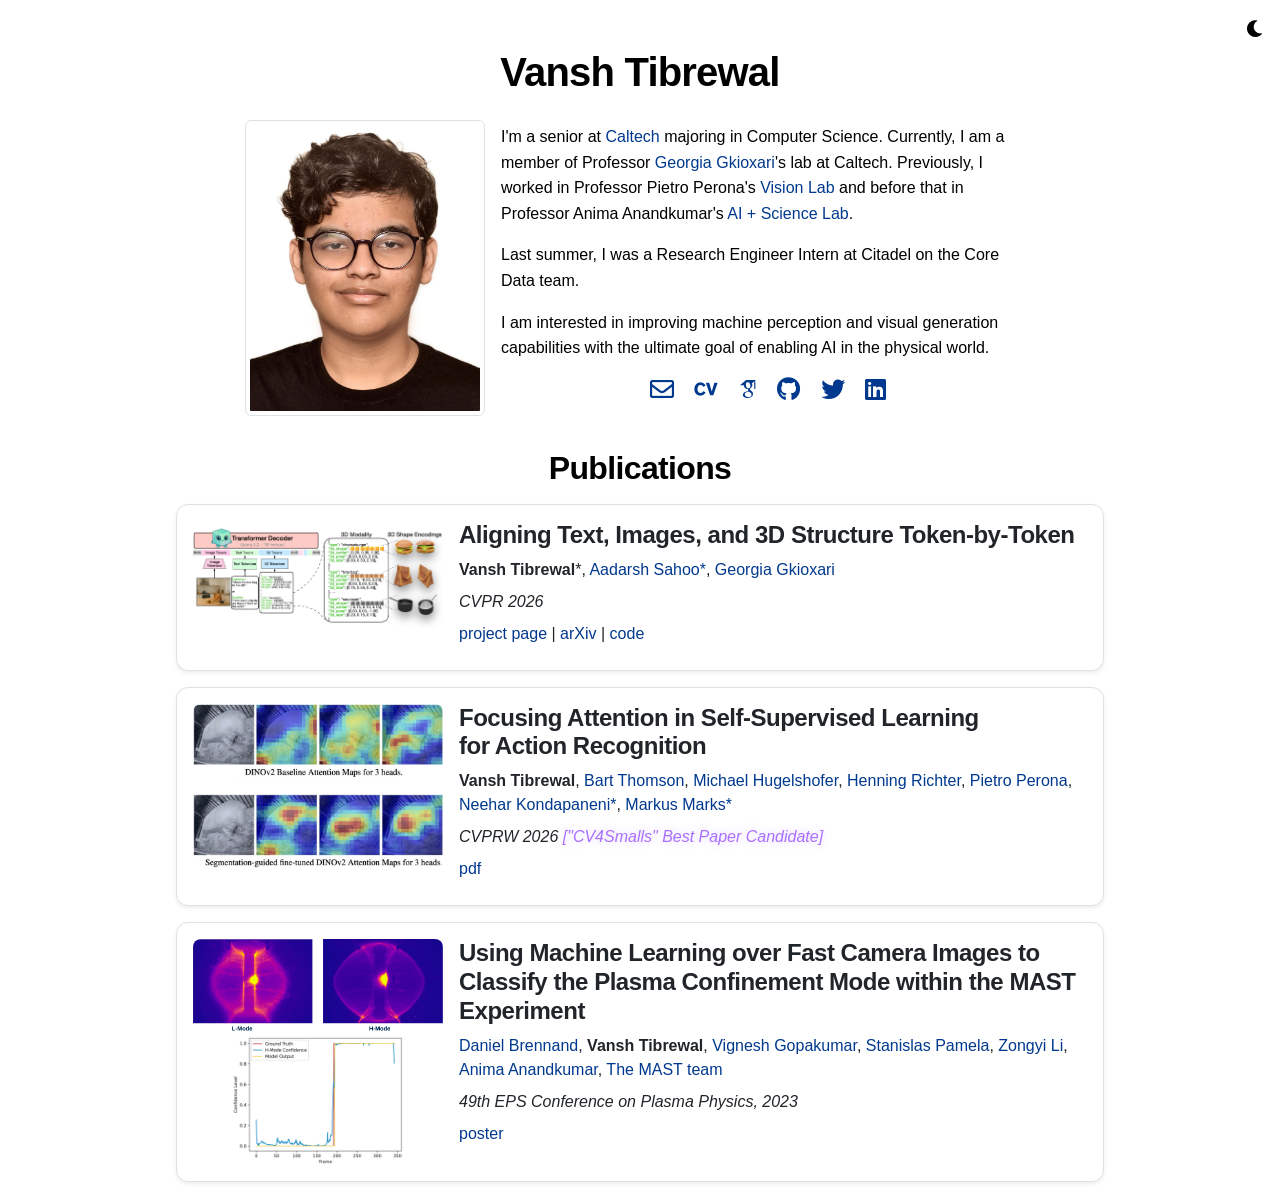
==== index.html @ 53ffd860 "New website template" ====
<!doctype html>
<html lang="en">

<head>
    <!-- Required meta tags -->
    <meta charset="utf-8">
    <meta name="viewport" content="width=device-width, initial-scale=1">
    <!-- Bootstrap CSS -->
    <link href="https://cdn.jsdelivr.net/npm/bootstrap@5.0.0-beta1/dist/css/bootstrap.min.css" rel="stylesheet"
        integrity="sha384-giJF6kkoqNQ00vy+HMDP7azOuL0xtbfIcaT9wjKHr8RbDVddVHyTfAAsrekwKmP1" crossorigin="anonymous">

    <link href="academicons.min.css" rel="stylesheet">
    <link href="all.min.css" rel="stylesheet">
    <link href="style.css" rel="stylesheet">
    <meta name="author" content="Vansh Tibrewal">
    <title>Vansh Tibrewal</title>
    <script>
        // Check for saved theme preference
        function setTheme(theme) {
            document.documentElement.setAttribute('data-theme', theme);
            localStorage.setItem('theme', theme);
        }

        // Initialize theme
        function initTheme() {
            const savedTheme = localStorage.getItem('theme') || 'light';
            setTheme(savedTheme);
        }

        // Toggle theme
        function toggleTheme() {
            const currentTheme = document.documentElement.getAttribute('data-theme');
            const newTheme = currentTheme === 'dark' ? 'light' : 'dark';
            setTheme(newTheme);
        }

        // Initialize theme on page load
        document.addEventListener('DOMContentLoaded', initTheme);
    </script>
</head>

<body>
    <div class="theme-toggle-container">
        <button class="theme-toggle" onclick="toggleTheme()">
            <i class="fas fa-moon"></i>
        </button>
    </div>
    <div class="intro px-3 py-3 pt-md-5 pb-0 mx-auto">
        <h1 class="display-6 text-center name">Vansh Tibrewal</h1>
        <div class="d-flex flex-wrap bd-highlight mb-3 my-3 justify-content-center">
            <div class="p-2 order-1 bd-highlight"><img class="img-thumbnail" src="images/prof_pic.jpg" alt="" width="240px">
            </div><div class="intro-text order-2 p-2 my-1 bd-highlight text-left">
                <p>I'm a senior at <a href="https://www.cms.caltech.edu/">Caltech</a> majoring in Computer Science. Currently, I am a member of Professor <a href="https://georgiagkioxari.com/">Georgia Gkioxari</a>'s lab at Caltech. Previously, I worked in Professor Pietro Perona's <a href="https://www.vision.caltech.edu/">Vision Lab</a> and before that in Professor Anima Anandkumar's <a href="https://tensorlab.cms.caltech.edu/users/anima/">AI + Science Lab</a>.
                </p>
                <p>Last summer, I was a Research Engineer Intern at Citadel on the Core Data team.
                </p>
                <p>I am interested in improving machine perception and visual generation capabilities with the ultimate goal of enabling AI in the physical world.
                </p>
                <p class="text-center social-icons"><a target="_blank" href="mailto:vtibrewa@caltech.edu"><i
                            class="far fa-envelope"></i></a> <a
                        target="_blank" href="data/Vansh_Tibrewal_CV.pdf"><i
                            class="ai ai-cv"></i></a> <a
                        target="_blank" href="https://scholar.google.com/citations?hl=en&user=y_NpJZYAAAAJ&view_op=list_works&sortby=pubdate"><i
                            class="ai ai-google-scholar"></i></a> <a target="_blank"
                        href="https://github.com/vanshtibrewal"><i class="fab fa-github"></i></a> <a target="_blank"
                        href="https://x.com/vanshtibrewal"><i class="fab fa-twitter"></i></a> <a target="_blank"
                        href="https://www.linkedin.com/in/vanshtibrewal"><i
                            class="fab fa-linkedin"></i></a>
                </p>
            </div>
        </div>
    </div>

    <script>
        // Handle floating header on mobile
        function handleFloatingHeader() {
            const header = document.querySelector('.intro h1');
            const socialIcons = document.querySelector('.social-icons');
            const introSection = document.querySelector('.intro');
            
            // Only proceed if we're on mobile
            if (window.innerWidth <= 768) {
                const observer = new IntersectionObserver((entries) => {
                    entries.forEach(entry => {
                        if (!entry.isIntersecting) {
                            // Create floating header if it doesn't exist
                            if (!document.querySelector('.floating-header')) {
                                const floatingHeader = document.createElement('div');
                                floatingHeader.className = 'floating-header';
                                floatingHeader.innerHTML = `
                                    <h1>Vansh Tibrewal</h1>
                                    <div class="social-icons">
                                        <a target="_blank" href="mailto:vtibrewa@caltech.edu"><i class="far fa-envelope"></i></a>
                                        <a target="_blank" href="data/Vansh_Tibrewal_CV.pdf"><i class="ai ai-cv"></i></a>
                                        <a target="_blank" href="https://scholar.google.com/citations?hl=en&user=y_NpJZYAAAAJ&view_op=list_works&sortby=pubdate"><i class="ai ai-google-scholar"></i></a>
                                        <a target="_blank" href="https://github.com/vanshtibrewal"><i class="fab fa-github"></i></a>
                                        <a target="_blank" href="https://x.com/vanshtibrewal"><i class="fab fa-twitter"></i></a>
                                        <a target="_blank" href="https://www.linkedin.com/in/vanshtibrewal"><i class="fab fa-linkedin"></i></a>
                                    </div>
                                `;
                                document.body.appendChild(floatingHeader);
                                document.body.classList.add('floating-header-active');
                            }
                        } else {
                            // Remove floating header if it exists
                            const floatingHeader = document.querySelector('.floating-header');
                            if (floatingHeader) {
                                floatingHeader.remove();
                                document.body.classList.remove('floating-header-active');
                            }
                        }
                    });
                }, { threshold: 0 });
                
                observer.observe(introSection);
            } else {
                // Always remove floating header on desktop
                const floatingHeader = document.querySelector('.floating-header');
                if (floatingHeader) {
                    floatingHeader.remove();
                    document.body.classList.remove('floating-header-active');
                }
            }
        }

        // Initialize theme and floating header
        document.addEventListener('DOMContentLoaded', () => {
            initTheme();
            handleFloatingHeader();
        });

        // Update floating header on resize
        window.addEventListener('resize', handleFloatingHeader);
    </script>

    <div class="container">
        <!-- <a name="news"></a>
        <h2 class="display-7 mb-1 text-center">News</h2>
        <ul class="news-list mb-4">
            <li><span class="news-date">[Feb. 2026]</span> Our paper on <a href="https://glab-caltech.github.io/kyvo/">aligning text, images, and 3D structure</a> was accepted to CVPR 2026!</li>
            <li><span class="news-date">[Jun. 2025]</span> <a href="https://drive.google.com/file/d/14ZfaluJYvSNWDmgthDafj4LL4wS0N8cm/view?usp=sharing">Focus of Attention</a> nominated for Best Paper at CV4Smalls Workshop, CVPR 2026.</li>
            <li><span class="news-date">[Summer 2024]</span> Research Engineer Intern at Citadel on the Core Data team.</li>
            <li><span class="news-date">[Sep. 2022]</span> Started at <a href="https://www.cms.caltech.edu/">Caltech</a> majoring in Computer Science.</li>
        </ul> -->

        <a name="publications"></a>
        <h2 class="display-7 mt-0 mb-3 text-center">Publications</h2>
        <div class="card-deck mb-3">
            <div class="card mb-2 shadow-sm">
                <div class="card-body p-2 d-flex flex-wrap">
                    <div class="teaser order-1 p-2 bd-highlight">
                        <a target="_blank" href="https://glab-caltech.github.io/kyvo/">
                            <img src="images/kyvo.png" alt="" width="100%">
                        </a>
                    </div>
                    <div class="p-2 order-2 bd-highlight paper">
                        <h4 class="my-0 mb-2 font-weight-normal">Aligning Text, Images, and 3D Structure Token-by-Token</h4>
                        <ul class="list-unstyled mb-0">
                            <li><b>Vansh Tibrewal</b>*, <a href="https://aadsah.github.io/">Aadarsh Sahoo*</a>, <a href="https://georgiagkioxari.com/">Georgia Gkioxari</a></li>
                            <li><i>CVPR 2026</i></li>
                            <li class="mt-2"><a target="_blank" href="https://glab-caltech.github.io/kyvo/">project page</a> | <a target="_blank" href="https://arxiv.org/abs/2506.08002">arXiv</a> | <a target="_blank" href="https://github.com/AadSah/kyvo">code</a></li>
                        </ul>
                    </div>
                </div>
            </div>
        </div>
        <div class="card-deck mb-3">
            <div class="card mb-2 shadow-sm">
                <div class="card-body p-2 d-flex flex-wrap">
                    <div class="teaser order-1 p-2 bd-highlight">
                        <a target="_blank" href="https://drive.google.com/file/d/1P_71DB4mql_JIDWQ0yEd93ZhnTP8Sv0f/view?usp=sharing">
                            <img src="images/focus.png" alt="" width="100%">
                        </a>
                    </div>
                    <div class="p-2 order-2 bd-highlight paper">
                        <h4 class="my-0 mb-2 font-weight-normal">Focusing Attention in Self-Supervised Learning <br>for Action Recognition</h4>
                        <ul class="list-unstyled mb-0">
                            <li><b>Vansh Tibrewal</b>, <a href="https://scholar.google.com/citations?user=KxfKqWkAAAAJ&hl=nl">Bart Thomson</a>, <a href="https://orcid.org/0000-0002-3057-0472">Michael Hugelshofer</a>, <a href="https://orcid.org/0000-0003-3696-6993">Henning Richter</a>, <a href="https://www.vision.caltech.edu/">Pietro Perona</a>, <a href="https://nkondapa.github.io/">Neehar Kondapaneni*</a>, <a href="https://damaggu.github.io/">Markus Marks*</a></li>
                            <li><i>CVPRW 2026 <span class="achievement">["CV4Smalls" Best Paper Candidate]</span></i></li>
                            <!-- <li><i>CV4Animals Workshop at CVPR 2025</i></li> -->
                            <li class="mt-2"><a target="_blank" href="https://drive.google.com/file/d/1P_71DB4mql_JIDWQ0yEd93ZhnTP8Sv0f/view?usp=sharing">pdf</a></li>
                        </ul>
                    </div>
                </div>
            </div>
        </div>
        <div class="card-deck mb-3">
            <div class="card mb-2 shadow-sm">
                <div class="card-body p-2 d-flex flex-wrap">
                    <div class="teaser order-1 p-2 bd-highlight">
                        <a target="_blank" href="data/plasma_poster.pdf">
                            <img src="images/plasma.png" alt="" width="100%">
                        </a>
                        <a target="_blank" href="data/plasma_poster.pdf" style="display:block;text-align:center;">
                            <img src="images/plasma_2.png" alt="" width="70%" style="margin-top:4px;">
                        </a>
                    </div>
                    <div class="p-2 order-2 bd-highlight paper">
                        <h4 class="my-0 mb-2 font-weight-normal">Using Machine Learning over Fast Camera Images to Classify the Plasma Confinement Mode within the MAST Experiment</h4>
                        <ul class="list-unstyled mb-0">
                            <li><a href="https://www.researchgate.net/profile/Damian-Brennan">Daniel Brennand</a>, <b>Vansh Tibrewal</b>, <a href="https://vignesh-gopakumar.com/">Vignesh Gopakumar</a>, <a href="https://scholar.google.com/citations?user=s_OeaWQAAAAJ&hl=en">Stanislas Pamela</a>, <a href="https://zongyi-li.github.io/">Zongyi Li</a>, <a href="https://tensorlab.cms.caltech.edu/users/anima/">Anima Anandkumar</a>, <a href="https://www.ukaea.org/work/mast-upgrade/">The MAST team</a></li>
                            <li><i>49th EPS Conference on Plasma Physics, 2023</i></li>
                            <li class="mt-2"><a target="_blank" href="data/plasma_poster.pdf">poster</a></li>
                        </ul>
                    </div>
                </div>
            </div>
        </div>
    </div>
</body>

</html>
---- academicons.min.css ----
@font-face{font-family:'Academicons';font-style:normal;font-weight:400;font-display:block;src:url(fonts/academicons.eot);src:url(fonts/academicons.eot) format('embedded-opentype'),url(fonts/academicons.ttf) format('truetype'),url(fonts/academicons.woff) format('woff'),url(fonts/academicons.svg) format('svg')}.ai{font-family:'Academicons';font-weight:400;-moz-osx-font-smoothing:grayscale;-webkit-font-smoothing:antialiased;display:inline-block;font-style:normal;font-variant:normal;text-rendering:auto;line-height:1}.ai-academia:before{content:"\e9af"}.ai-academia-square:before{content:"\e93d"}.ai-acclaim:before{content:"\e92e"}.ai-acclaim-square:before{content:"\e93a"}.ai-acm:before{content:"\e93c"}.ai-acm-square:before{content:"\e95d"}.ai-acmdl:before{content:"\e96a"}.ai-acmdl-square:before{content:"\e9d3"}.ai-ads:before{content:"\e9cb"}.ai-ads-square:before{content:"\e94a"}.ai-africarxiv:before{content:"\e91b"}.ai-africarxiv-square:before{content:"\e90b"}.ai-arxiv:before{content:"\e974"}.ai-arxiv-square:before{content:"\e9a6"}.ai-biorxiv:before{content:"\e9a2"}.ai-biorxiv-square:before{content:"\e98b"}.ai-ceur:before{content:"\e96d"}.ai-ceur-square:before{content:"\e92f"}.ai-ciencia-vitae:before{content:"\e912"}.ai-ciencia-vitae-square:before{content:"\e913"}.ai-closed-access:before{content:"\e942"}.ai-closed-access-square:before{content:"\e943"}.ai-conversation:before{content:"\e94c"}.ai-conversation-square:before{content:"\e915"}.ai-coursera:before{content:"\e95f"}.ai-coursera-square:before{content:"\e97f"}.ai-crossref:before{content:"\e918"}.ai-crossref-square:before{content:"\e919"}.ai-cv:before{content:"\e9a5"}.ai-cv-square:before{content:"\e90a"}.ai-datacite:before{content:"\e91c"}.ai-datacite-square:before{content:"\e91d"}.ai-dataverse:before{content:"\e9f7"}.ai-dataverse-square:before{content:"\e9e4"}.ai-dblp:before{content:"\e94f"}.ai-dblp-square:before{content:"\e93f"}.ai-depsy:before{content:"\e97a"}.ai-depsy-square:before{content:"\e94b"}.ai-doi:before{content:"\e97e"}.ai-doi-square:before{content:"\e98f"}.ai-dryad:before{content:"\e97c"}.ai-dryad-square:before{content:"\e98c"}.ai-elsevier:before{content:"\e961"}.ai-elsevier-square:before{content:"\e910"}.ai-figshare:before{content:"\e981"}.ai-figshare-square:before{content:"\e9e7"}.ai-google-scholar:before{content:"\e9d4"}.ai-google-scholar-square:before{content:"\e9f9"}.ai-hal:before{content:"\e92c"}.ai-hal-square:before{content:"\e92d"}.ai-hypothesis:before{content:"\e95a"}.ai-hypothesis-square:before{content:"\e95b"}.ai-ideas-repec:before{content:"\e9ed"}.ai-ideas-repec-square:before{content:"\e9f8"}.ai-ieee:before{content:"\e929"}.ai-ieee-square:before{content:"\e9b9"}.ai-impactstory:before{content:"\e9cf"}.ai-impactstory-square:before{content:"\e9aa"}.ai-inaturalist:before{content:"\e900"}.ai-inaturalist-square:before{content:"\e901"}.ai-inpn:before{content:"\e902"}.ai-inpn-square:before{content:"\e903"}.ai-inspire:before{content:"\e9e9"}.ai-inspire-square:before{content:"\e9fe"}.ai-isidore:before{content:"\e936"}.ai-isidore-square:before{content:"\e954"}.ai-jstor:before{content:"\e938"}.ai-jstor-square:before{content:"\e944"}.ai-lattes:before{content:"\e9b3"}.ai-lattes-square:before{content:"\e99c"}.ai-mathoverflow:before{content:"\e9f6"}.ai-mathoverflow-square:before{content:"\e97b"}.ai-mendeley:before{content:"\e9f0"}.ai-mendeley-square:before{content:"\e9f3"}.ai-moodle:before{content:"\e907"}.ai-moodle-square:before{content:"\e908"}.ai-nakala:before{content:"\e940"}.ai-nakala-square:before{content:"\e941"}.ai-obp:before{content:"\e92a"}.ai-obp-square:before{content:"\e92b"}.ai-open-access:before{content:"\e939"}.ai-open-access-square:before{content:"\e9f4"}.ai-open-data:before{content:"\e966"}.ai-open-data-square:before{content:"\e967"}.ai-open-materials:before{content:"\e968"}.ai-open-materials-square:before{content:"\e969"}.ai-openedition:before{content:"\e946"}.ai-openedition-square:before{content:"\e947"}.ai-orcid:before{content:"\e9d9"}.ai-orcid-square:before{content:"\e9c3"}.ai-osf:before{content:"\e9ef"}.ai-osf-square:before{content:"\e931"}.ai-overleaf:before{content:"\e914"}.ai-overleaf-square:before{content:"\e98d"}.ai-philpapers:before{content:"\e98a"}.ai-philpapers-square:before{content:"\e96f"}.ai-piazza:before{content:"\e99a"}.ai-piazza-square:before{content:"\e90c"}.ai-preregistered:before{content:"\e906"}.ai-preregistered-square:before{content:"\e96b"}.ai-protocols:before{content:"\e952"}.ai-protocols-square:before{content:"\e953"}.ai-psyarxiv:before{content:"\e90e"}.ai-psyarxiv-square:before{content:"\e90f"}.ai-publons:before{content:"\e937"}.ai-publons-square:before{content:"\e94e"}.ai-pubmed:before{content:"\e99f"}.ai-pubmed-square:before{content:"\e97d"}.ai-pubpeer:before{content:"\e922"}.ai-pubpeer-square:before{content:"\e923"}.ai-researcherid:before{content:"\e91a"}.ai-researcherid-square:before{content:"\e95c"}.ai-researchgate:before{content:"\e95e"}.ai-researchgate-square:before{content:"\e99e"}.ai-ror:before{content:"\e948"}.ai-ror-square:before{content:"\e949"}.ai-sci-hub:before{content:"\e959"}.ai-sci-hub-square:before{content:"\e905"}.ai-scirate:before{content:"\e98e"}.ai-scirate-square:before{content:"\e99d"}.ai-scopus:before{content:"\e91e"}.ai-scopus-square:before{content:"\e91f"}.ai-semantic-scholar:before{content:"\e96e"}.ai-semantic-scholar-square:before{content:"\e96c"}.ai-springer:before{content:"\e928"}.ai-springer-square:before{content:"\e99b"}.ai-ssrn:before{content:"\e916"}.ai-ssrn-square:before{content:"\e917"}.ai-stackoverflow:before{content:"\e920"}.ai-stackoverflow-square:before{content:"\e921"}.ai-zenodo:before{content:"\e911"}.ai-zotero:before{content:"\e962"}.ai-zotero-square:before{content:"\e932"}.ai-lg{font-size:1.33333em;line-height:.75em;vertical-align:-.0667em}.ai-xs{font-size:.75em}.ai-sm{font-size:.875em}.ai-1x{font-size:1em}.ai-2x{font-size:2em}.ai-3x{font-size:3em}.ai-4x{font-size:4em}.ai-5x{font-size:5em}.ai-6x{font-size:6em}.ai-7x{font-size:7em}.ai-8x{left font-size:8em}.ai-9x{font-size:9em}.ai-10x{font-size:10em}.ai-fw{text-align:center;width:1.25em}.ai-ul{list-style-type:none;margin-left:2.5em;padding-left:0}.ai-ul>li{position:relative}.ai-li{left:-2em;position:absolute;text-align:center;width:2em;line-height:inherit}.ai-border{border:solid .08em #eee;border-radius:.1em;padding:.2em .25em .15em}.ai-pull-left{float:left}.ai-pull-right{float:right}.ai.ai-pull-left{margin-right:.3em}.ai.ai-pull-right{margin-right:.3em}.ai-stack{display:inline-block;height:2em;line-height:2em;position:relative;vertical-align:middle;width:2.5em}.ai-stack-1x,.ai-stack-2x{left:0;position:absolute;text-align:center;width:100%}.ai-stack-1x{line-height:inherit}.ai-stack-2x{font-size:2em}.ai-inverse{color:#fff}
---- style.css ----
html {
  font-size: 14px;
  scroll-behavior: smooth;
}

/* Dark mode styles */
[data-theme="dark"] {
  --bg-color: #1a1a1a;
  --text-color: #ffffff;
  --card-bg: #2d2d2d;
  --link-color: #64b5f6;
  --link-hover-color: #90caf9;
  --border-color: #404040;
  --shadow-color: rgba(0, 0, 0, 0.3);
  --card-shadow: 0 4px 6px var(--shadow-color);
  --hover-shadow: 0 8px 15px var(--shadow-color);
}

[data-theme="light"] {
  --bg-color: #ffffff;
  --text-color: #000000;
  --card-bg: #ffffff;
  --link-color: #00398e;
  --link-hover-color: #0d6efd;
  --border-color: #dee2e6;
  --shadow-color: rgba(0, 0, 0, 0.1);
  --card-shadow: 0 4px 6px var(--shadow-color);
  --hover-shadow: 0 8px 15px var(--shadow-color);
}

body {
  background-color: var(--bg-color);
  color: var(--text-color);
  transition: background-color 0.3s ease, color 0.3s ease;
  font-family: -apple-system, BlinkMacSystemFont, 'Segoe UI', Roboto, Oxygen, Ubuntu, Cantarell, 'Open Sans', 'Helvetica Neue', sans-serif;
}

/* Theme toggle button styles */
.theme-toggle-container {
  position: absolute;
  top: 10px;
  right: 10px;
  z-index: 1000;
}

.theme-toggle {
  background: none;
  border: none;
  color: var(--text-color);
  cursor: pointer;
  font-size: 1.05rem;
  padding: 7px;
  border-radius: 50%;
  transition: all 0.3s ease;
  outline: none;
  background-color: var(--card-bg);
}

.theme-toggle:hover {
  transform: rotate(30deg) scale(1.1);
  box-shadow: var(--hover-shadow);
}

.theme-toggle:focus {
  outline: none;
  box-shadow: none;
}

/* Card styles */
.card {
  background-color: var(--card-bg);
  border-color: var(--border-color);
  border-radius: 12px;
  transition: transform 0.3s ease, box-shadow 0.3s ease;
  box-shadow: var(--card-shadow);
  overflow: hidden;
}

.card:hover {
  transform: translateY(-5px);
  box-shadow: var(--hover-shadow);
}

.card-body {
  display: flex;
  flex-wrap: nowrap;
  padding: 1.5rem;
}

.teaser {
  flex: 0 0 auto;
  width: 266px;
  padding: 0.5rem;
  transition: transform 0.3s ease;
}

.teaser:hover {
  transform: scale(1.02);
}

.teaser img {
  border-radius: 8px;
  transition: transform 0.3s ease;
}

.paper {
  flex: 1;
  padding: 0.5rem;
  min-width: 0;
}

/* Link styles */
a {
  color: var(--link-color);
  text-decoration: none;
  transition: color 0.3s ease;
  position: relative;
}

a:hover {
  color: var(--link-hover-color);
}

/* Achievement text */
.achievement {
  color: #a970ff;
  font-weight: 500;
  text-shadow: 0 0 10px rgba(169, 112, 255, 0.3);
}

/* Intro section */
.intro {
  max-width: 960px;
  margin: 0 auto;
  padding-top: 2rem;
  padding-left: 2rem;
  padding-right: 2rem;
}

.intro-text {
  max-width: 550px;
  line-height: 1.6;
  margin-bottom: 0px;
}

/* Social icons */
.social-icons {
  text-align: center;
  margin: 1rem 0;
}

.social-icons.floating {
  position: fixed;
  bottom: 20px;
  left: 0;
  right: 0;
  background-color: var(--card-bg);
  padding: 10px;
  border-radius: 50px;
  box-shadow: var(--card-shadow);
  z-index: 1000;
  animation: floatUp 0.5s ease-out;
  max-width: 300px;
  margin: 0 auto;
}

@keyframes floatUp {
  from {
    transform: translateY(100px);
    opacity: 0;
  }
  to {
    transform: translateY(0);
    opacity: 1;
  }
}

i.far, i.ai, i.fab {
  font-size: 1.5rem;
  margin: 0 8px;
  transition: transform 0.3s ease, color 0.3s ease;
}

i.far:hover, i.ai:hover, i.fab:hover {
  transform: scale(1.2);
  color: var(--link-hover-color);
}

/* Responsive design */
@media (max-width: 768px) {
  .card-body {
    flex-direction: column;
    flex-wrap: wrap;
  }
  
  .teaser {
    width: 100%;
    margin-bottom: 1rem;
    order: 1;
  }
  
  .paper {
    width: 100%;
    order: 2;
  }
  
  .intro {
    padding: 1rem;
  }
}

@media (min-width: 768px) {
  html {
    font-size: 16px;
  }
  
  .teaser {
    max-width: 266px;
  }
}

.name {
  font-weight: 600;
}
/* News list */
.news-list {
  list-style: disc;
  padding-left: 1.5rem;
  max-width: 720px;
  margin-left: auto;
  margin-right: auto;
}

.news-list li {
  margin-bottom: 0.5rem;
  line-height: 1.6;
}

.news-date {
  font-weight: 600;
}

/* Container */
.container {
  max-width: 960px;
  margin: 0 auto;
  padding: 0rem 1rem;
}

/* Headings */
h1, h2, h3, h4 {
  font-weight: 600;
  letter-spacing: -0.02em;
}

h1 {
  margin-bottom: 0.7rem;
  font-weight: 400;
}

h2 {
  margin-bottom: 2rem;
  text-align: center;
}

/* List styles */
ul.list-unstyled {
  padding-left: 0;
}

ul.list-unstyled li {
  margin-bottom: 0.5rem;
  line-height: 1.5;
}

/* Floating header */
@media (max-width: 768px) {
  .floating-header {
    position: fixed;
    top: 0;
    left: 0;
    right: 0;
    background-color: var(--card-bg);
    padding: 10px 20px;
    box-shadow: var(--card-shadow);
    z-index: 1000;
    animation: floatDown 0.5s ease-out;
    display: flex;
    flex-direction: column;
    align-items: center;
    gap: 10px;
  }

  .floating-header h1 {
    margin: 0;
    font-size: 1.5rem;
    text-align: center;
  }

  .floating-header .social-icons {
    margin: 0;
    display: flex;
    justify-content: center;
  }

  body.floating-header-active {
    padding-top: 60px;
  }
}

@keyframes floatDown {
  from {
    transform: translateY(-100px);
    opacity: 0;
  }
  to {
    transform: translateY(0);
    opacity: 1;
  }
}

/* Add padding to body when header is floating */
body.floating-header-active {
  padding-top: 60px;
}
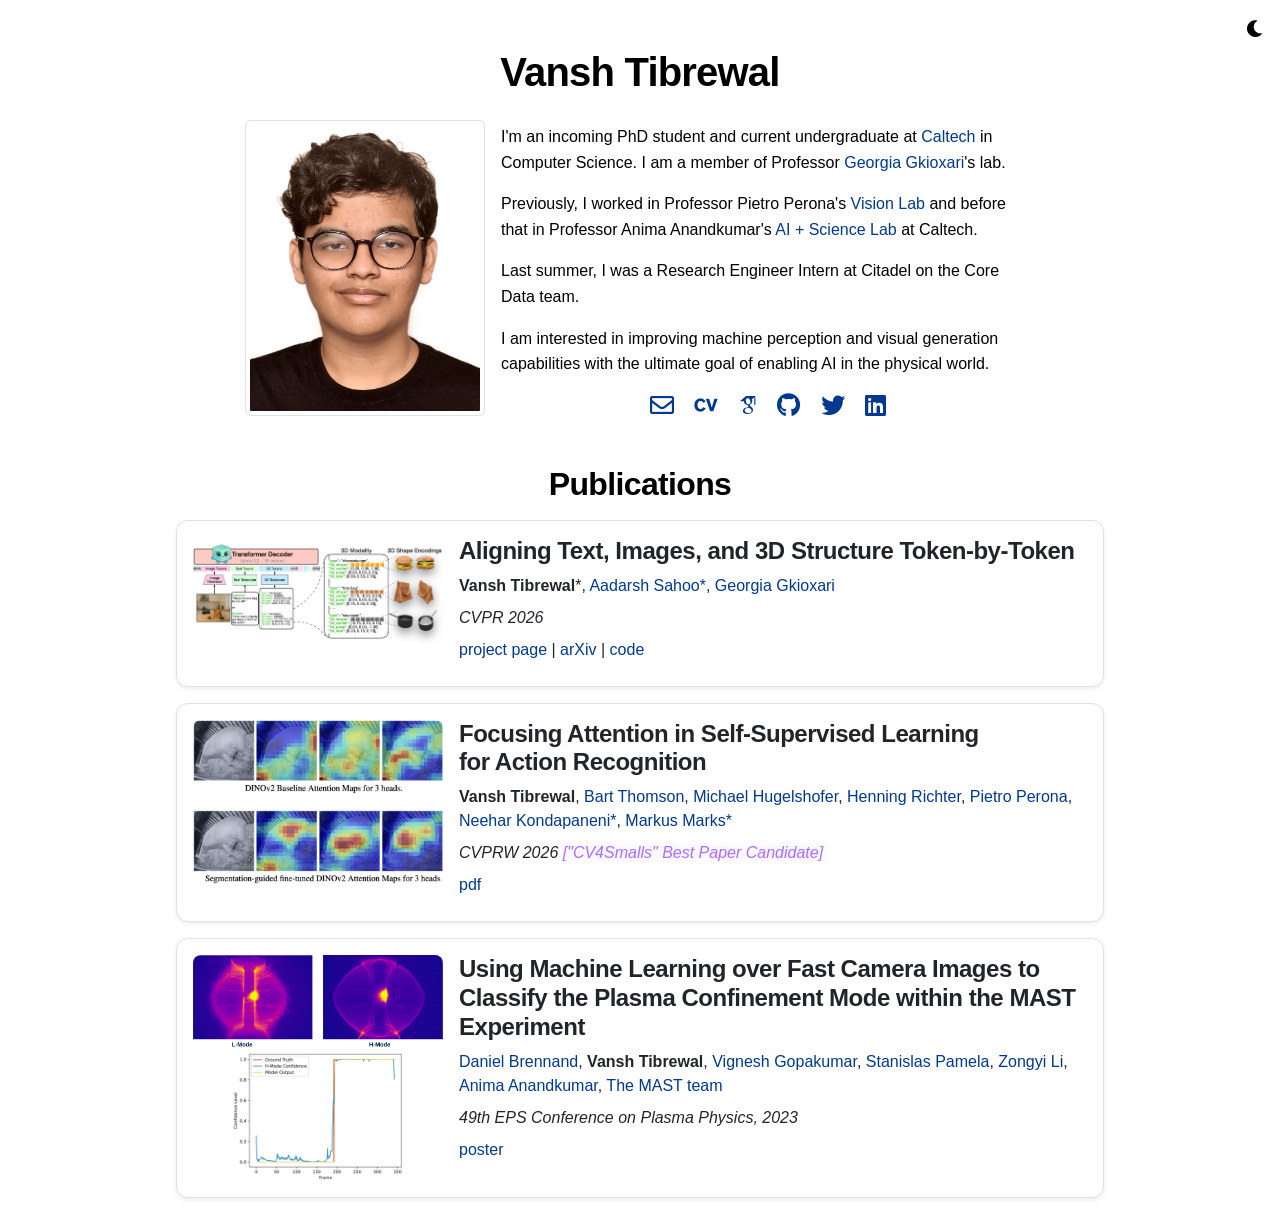
==== commit 2d8a0e68: "Update with grad school." ====
--- a/index.html
+++ b/index.html
@@ -50,7 +50,9 @@
         <div class="d-flex flex-wrap bd-highlight mb-3 my-3 justify-content-center">
             <div class="p-2 order-1 bd-highlight"><img class="img-thumbnail" src="images/prof_pic.jpg" alt="" width="240px">
             </div><div class="intro-text order-2 p-2 my-1 bd-highlight text-left">
-                <p>I'm a senior at <a href="https://www.cms.caltech.edu/">Caltech</a> majoring in Computer Science. Currently, I am a member of Professor <a href="https://georgiagkioxari.com/">Georgia Gkioxari</a>'s lab at Caltech. Previously, I worked in Professor Pietro Perona's <a href="https://www.vision.caltech.edu/">Vision Lab</a> and before that in Professor Anima Anandkumar's <a href="https://tensorlab.cms.caltech.edu/users/anima/">AI + Science Lab</a>.
+                <p>I'm an incoming PhD student and current undergraduate at <a href="https://www.cms.caltech.edu/">Caltech</a> in Computer Science. I am a member of Professor <a href="https://georgiagkioxari.com/">Georgia Gkioxari</a>'s lab.
+                </p>
+                <p>Previously, I worked in Professor Pietro Perona's <a href="https://www.vision.caltech.edu/">Vision Lab</a> and before that in Professor Anima Anandkumar's <a href="https://tensorlab.cms.caltech.edu/users/anima/">AI + Science Lab</a> at Caltech.
                 </p>
                 <p>Last summer, I was a Research Engineer Intern at Citadel on the Core Data team.
                 </p>
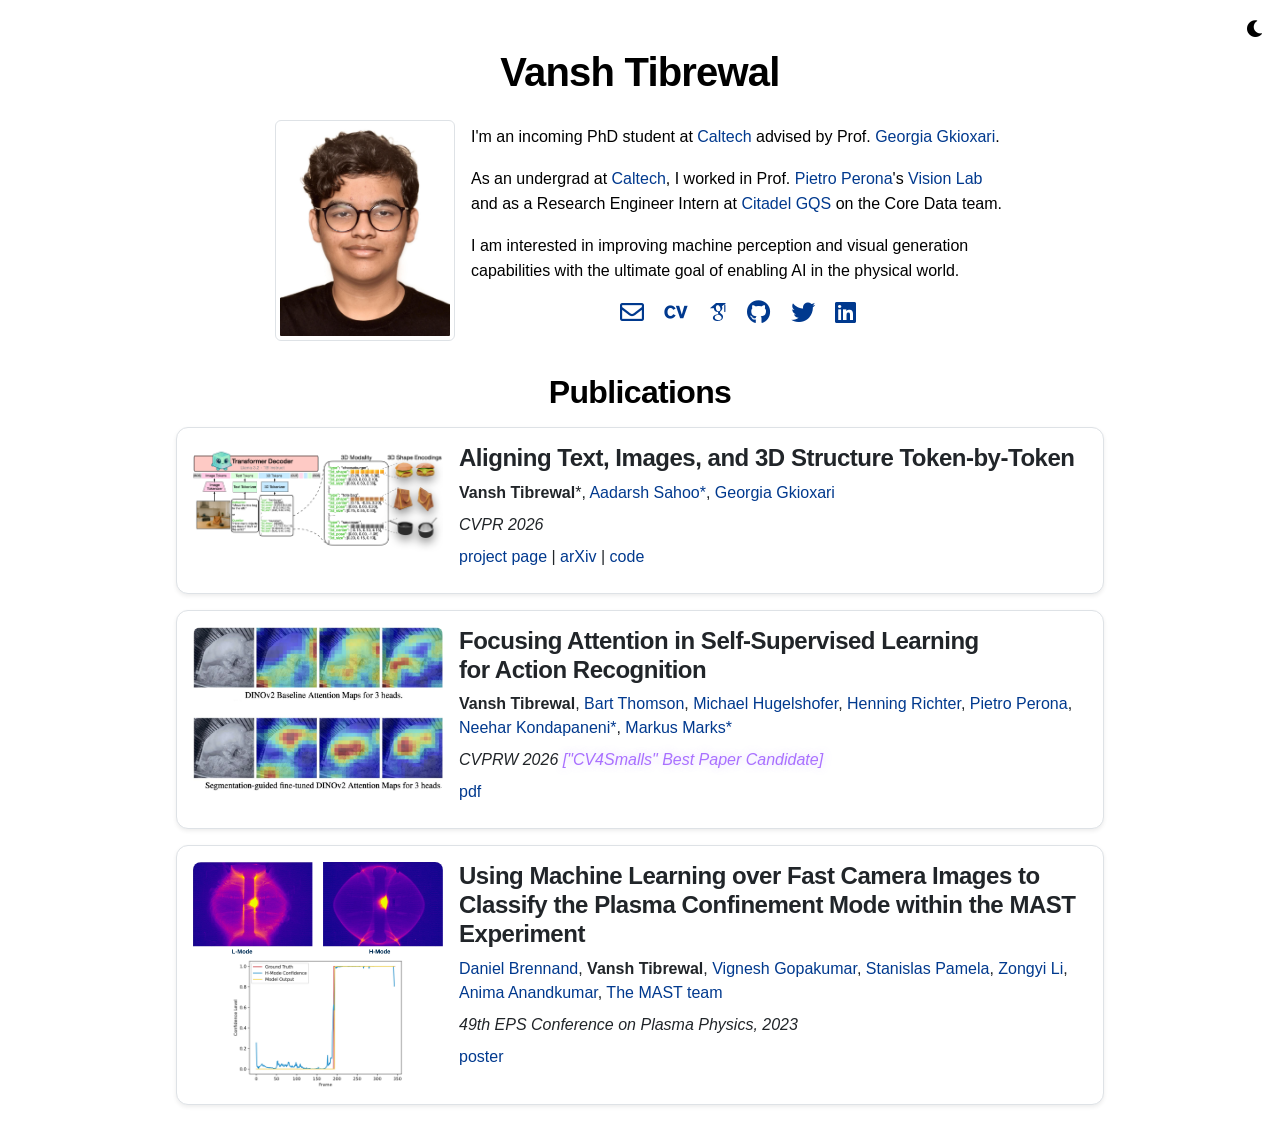
==== commit e3c4ba44: "Tweaks." ====
--- a/index.html
+++ b/index.html
@@ -48,13 +48,11 @@
     <div class="intro px-3 py-3 pt-md-5 pb-0 mx-auto">
         <h1 class="display-6 text-center name">Vansh Tibrewal</h1>
         <div class="d-flex flex-wrap bd-highlight mb-3 my-3 justify-content-center">
-            <div class="p-2 order-1 bd-highlight"><img class="img-thumbnail" src="images/prof_pic.jpg" alt="" width="240px">
+            <div class="p-2 order-1 bd-highlight"><img class="img-thumbnail" src="images/prof_pic.jpg" alt="" width="180px">
             </div><div class="intro-text order-2 p-2 my-1 bd-highlight text-left">
-                <p>I'm an incoming PhD student and current undergraduate at <a href="https://www.cms.caltech.edu/">Caltech</a> in Computer Science. I am a member of Professor <a href="https://georgiagkioxari.com/">Georgia Gkioxari</a>'s lab.
-                </p>
-                <p>Previously, I worked in Professor Pietro Perona's <a href="https://www.vision.caltech.edu/">Vision Lab</a> and before that in Professor Anima Anandkumar's <a href="https://tensorlab.cms.caltech.edu/users/anima/">AI + Science Lab</a> at Caltech.
-                </p>
-                <p>Last summer, I was a Research Engineer Intern at Citadel on the Core Data team.
+                <p>I'm an incoming PhD student at <a href="https://www.cms.caltech.edu/">Caltech</a> advised by Prof. <a href="https://georgiagkioxari.com/">Georgia Gkioxari</a>.
+                </p>
+                <p>As an undergrad at <a href="https://www.cms.caltech.edu/">Caltech</a>, I worked in Prof. <a href="https://www.eas.caltech.edu/people/perona">Pietro Perona</a>'s <a href="https://www.vision.caltech.edu/">Vision Lab</a> and as a Research Engineer Intern at <a href="https://www.citadel.com/what-we-do/global-quantitative-strategies/">Citadel GQS</a> on the Core Data team.
                 </p>
                 <p>I am interested in improving machine perception and visual generation capabilities with the ultimate goal of enabling AI in the physical world.
                 </p>
@@ -170,7 +168,7 @@
             <div class="card mb-2 shadow-sm">
                 <div class="card-body p-2 d-flex flex-wrap">
                     <div class="teaser order-1 p-2 bd-highlight">
-                        <a target="_blank" href="https://drive.google.com/file/d/1P_71DB4mql_JIDWQ0yEd93ZhnTP8Sv0f/view?usp=sharing">
+                        <a target="_blank" href="https://drive.google.com/file/d/1JJSMkeEqG20E6vXoy3B5rbkucz3zwkJ3/view?usp=sharing">
                             <img src="images/focus.png" alt="" width="100%">
                         </a>
                     </div>
@@ -180,7 +178,7 @@
                             <li><b>Vansh Tibrewal</b>, <a href="https://scholar.google.com/citations?user=KxfKqWkAAAAJ&hl=nl">Bart Thomson</a>, <a href="https://orcid.org/0000-0002-3057-0472">Michael Hugelshofer</a>, <a href="https://orcid.org/0000-0003-3696-6993">Henning Richter</a>, <a href="https://www.vision.caltech.edu/">Pietro Perona</a>, <a href="https://nkondapa.github.io/">Neehar Kondapaneni*</a>, <a href="https://damaggu.github.io/">Markus Marks*</a></li>
                             <li><i>CVPRW 2026 <span class="achievement">["CV4Smalls" Best Paper Candidate]</span></i></li>
                             <!-- <li><i>CV4Animals Workshop at CVPR 2025</i></li> -->
-                            <li class="mt-2"><a target="_blank" href="https://drive.google.com/file/d/1P_71DB4mql_JIDWQ0yEd93ZhnTP8Sv0f/view?usp=sharing">pdf</a></li>
+                            <li class="mt-2"><a target="_blank" href="https://drive.google.com/file/d/1JJSMkeEqG20E6vXoy3B5rbkucz3zwkJ3/view?usp=sharing">pdf</a></li>
                         </ul>
                     </div>
                 </div>
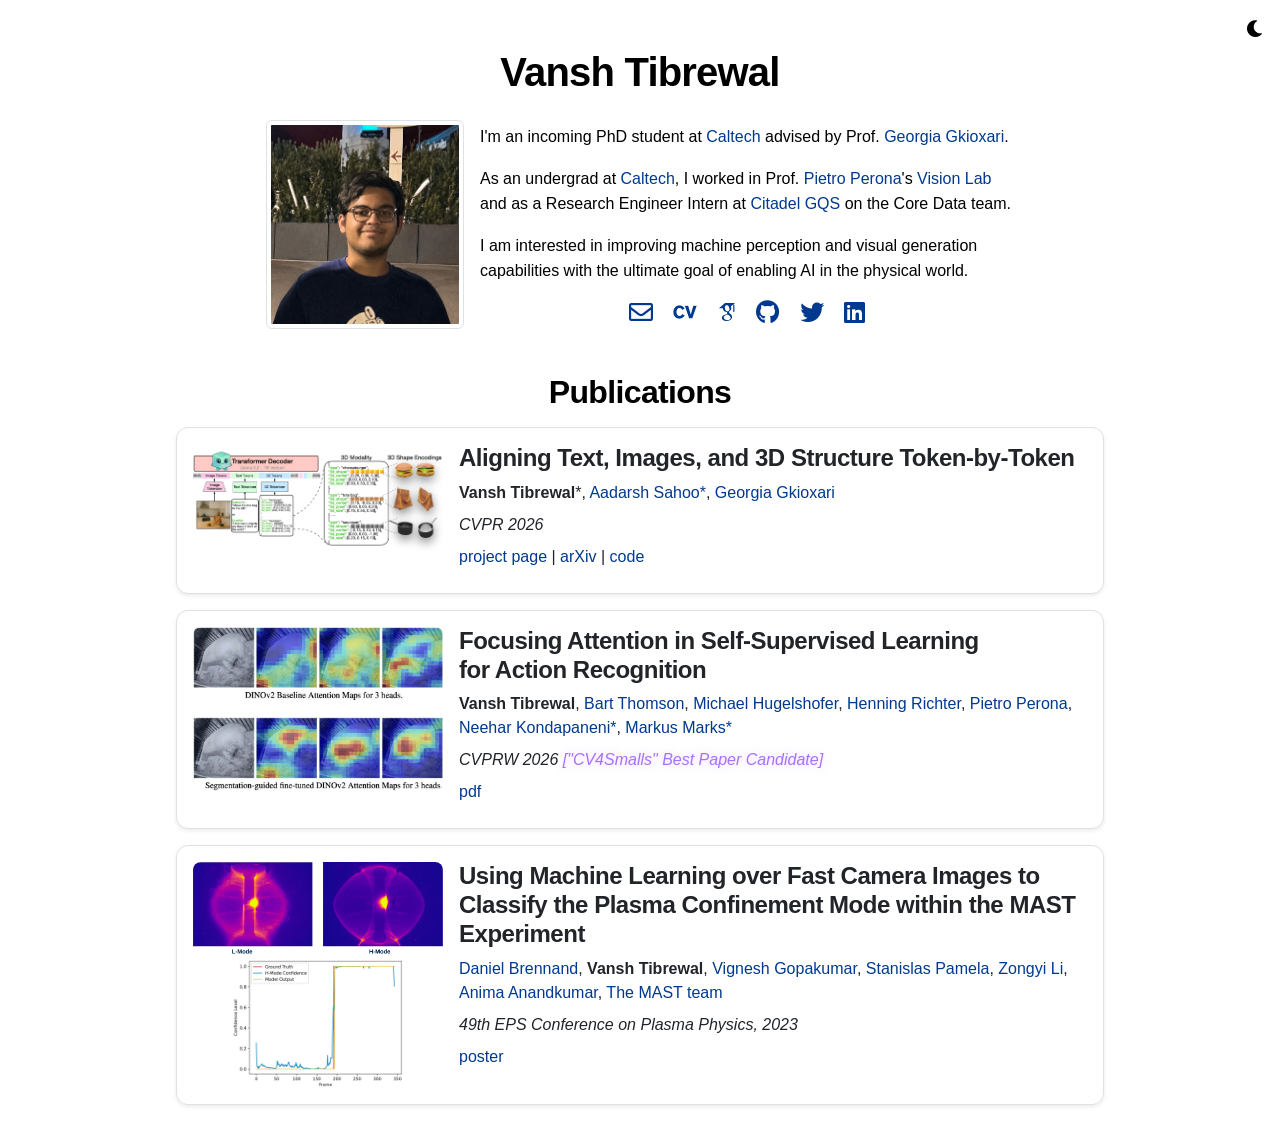
==== commit e5599b52: "Update profile picture to prof_pic.png with cropped square display" ====
--- a/index.html
+++ b/index.html
@@ -48,7 +48,7 @@
     <div class="intro px-3 py-3 pt-md-5 pb-0 mx-auto">
         <h1 class="display-6 text-center name">Vansh Tibrewal</h1>
         <div class="d-flex flex-wrap bd-highlight mb-3 my-3 justify-content-center">
-            <div class="p-2 order-1 bd-highlight"><img class="img-thumbnail" src="images/prof_pic.jpg" alt="" width="180px">
+            <div class="p-2 order-1 bd-highlight"><img class="img-thumbnail" src="images/prof_pic.png" alt="" width="198px" style="height:209px; object-fit:cover; object-position:center 52%;">
             </div><div class="intro-text order-2 p-2 my-1 bd-highlight text-left">
                 <p>I'm an incoming PhD student at <a href="https://www.cms.caltech.edu/">Caltech</a> advised by Prof. <a href="https://georgiagkioxari.com/">Georgia Gkioxari</a>.
                 </p>
@@ -198,7 +198,7 @@
                     <div class="p-2 order-2 bd-highlight paper">
                         <h4 class="my-0 mb-2 font-weight-normal">Using Machine Learning over Fast Camera Images to Classify the Plasma Confinement Mode within the MAST Experiment</h4>
                         <ul class="list-unstyled mb-0">
-                            <li><a href="https://www.researchgate.net/profile/Damian-Brennan">Daniel Brennand</a>, <b>Vansh Tibrewal</b>, <a href="https://vignesh-gopakumar.com/">Vignesh Gopakumar</a>, <a href="https://scholar.google.com/citations?user=s_OeaWQAAAAJ&hl=en">Stanislas Pamela</a>, <a href="https://zongyi-li.github.io/">Zongyi Li</a>, <a href="https://tensorlab.cms.caltech.edu/users/anima/">Anima Anandkumar</a>, <a href="https://www.ukaea.org/work/mast-upgrade/">The MAST team</a></li>
+                            <li><a href="#">Daniel Brennand</a>, <b>Vansh Tibrewal</b>, <a href="https://vignesh-gopakumar.com/">Vignesh Gopakumar</a>, <a href="https://scholar.google.com/citations?user=s_OeaWQAAAAJ&hl=en">Stanislas Pamela</a>, <a href="https://zongyi-li.github.io/">Zongyi Li</a>, <a href="https://tensorlab.cms.caltech.edu/users/anima/">Anima Anandkumar</a>, <a href="#">The MAST team</a></li>
                             <li><i>49th EPS Conference on Plasma Physics, 2023</i></li>
                             <li class="mt-2"><a target="_blank" href="data/plasma_poster.pdf">poster</a></li>
                         </ul>
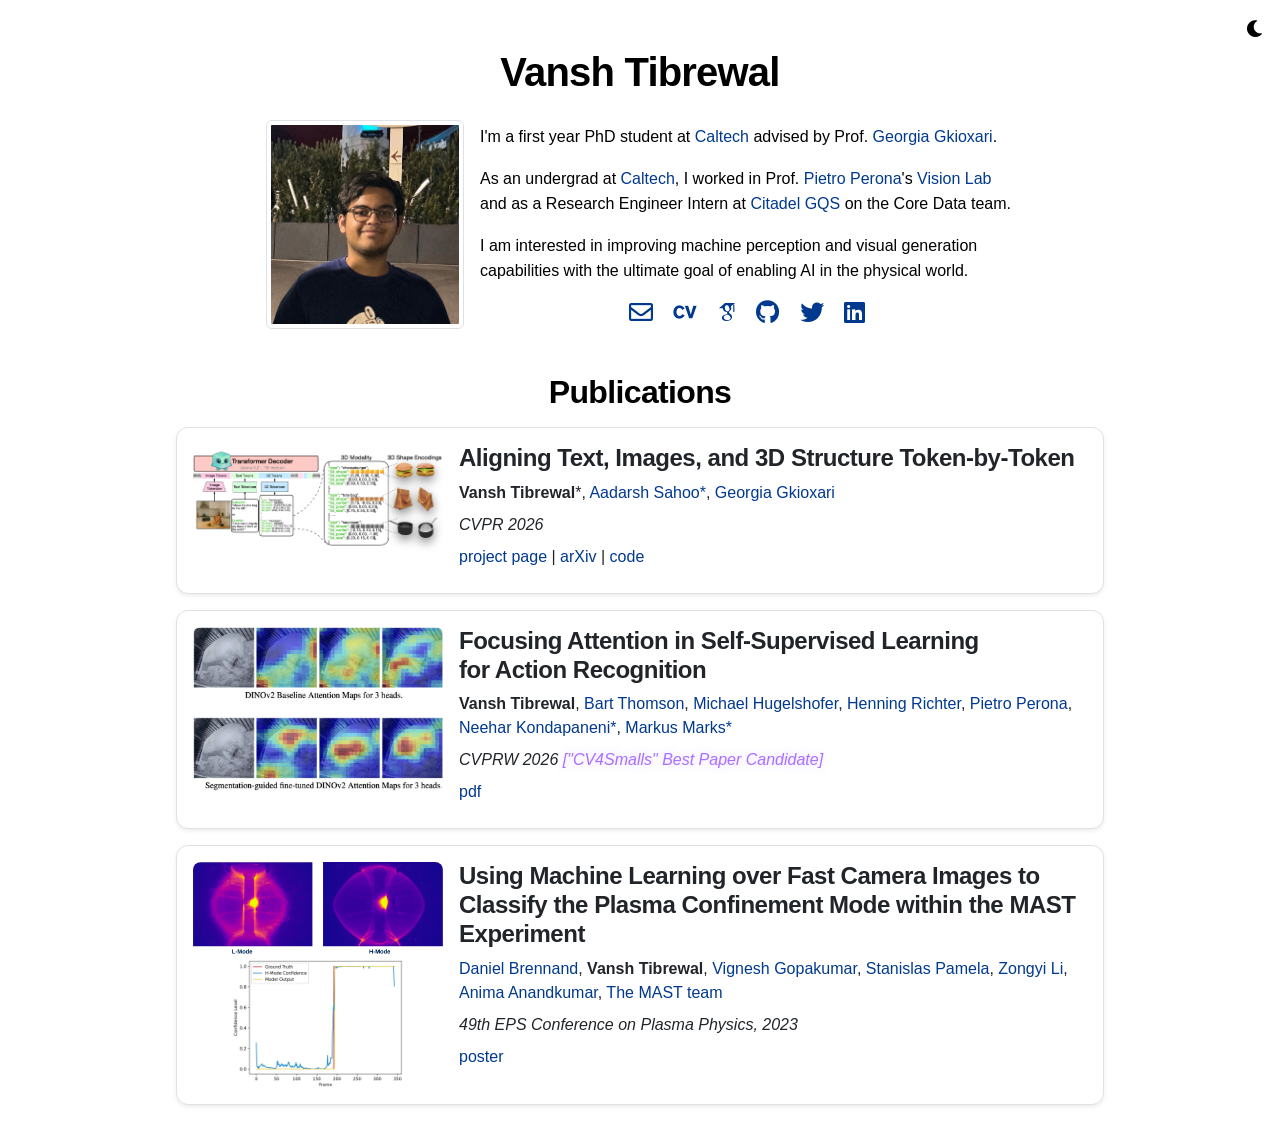
==== commit 6f5d4f95: "Update" ====
--- a/index.html
+++ b/index.html
@@ -50,7 +50,7 @@
         <div class="d-flex flex-wrap bd-highlight mb-3 my-3 justify-content-center">
             <div class="p-2 order-1 bd-highlight"><img class="img-thumbnail" src="images/prof_pic.png" alt="" width="198px" style="height:209px; object-fit:cover; object-position:center 52%;">
             </div><div class="intro-text order-2 p-2 my-1 bd-highlight text-left">
-                <p>I'm an incoming PhD student at <a href="https://www.cms.caltech.edu/">Caltech</a> advised by Prof. <a href="https://georgiagkioxari.com/">Georgia Gkioxari</a>.
+                <p>I'm a first year PhD student at <a href="https://www.cms.caltech.edu/">Caltech</a> advised by Prof. <a href="https://georgiagkioxari.com/">Georgia Gkioxari</a>.
                 </p>
                 <p>As an undergrad at <a href="https://www.cms.caltech.edu/">Caltech</a>, I worked in Prof. <a href="https://www.eas.caltech.edu/people/perona">Pietro Perona</a>'s <a href="https://www.vision.caltech.edu/">Vision Lab</a> and as a Research Engineer Intern at <a href="https://www.citadel.com/what-we-do/global-quantitative-strategies/">Citadel GQS</a> on the Core Data team.
                 </p>
